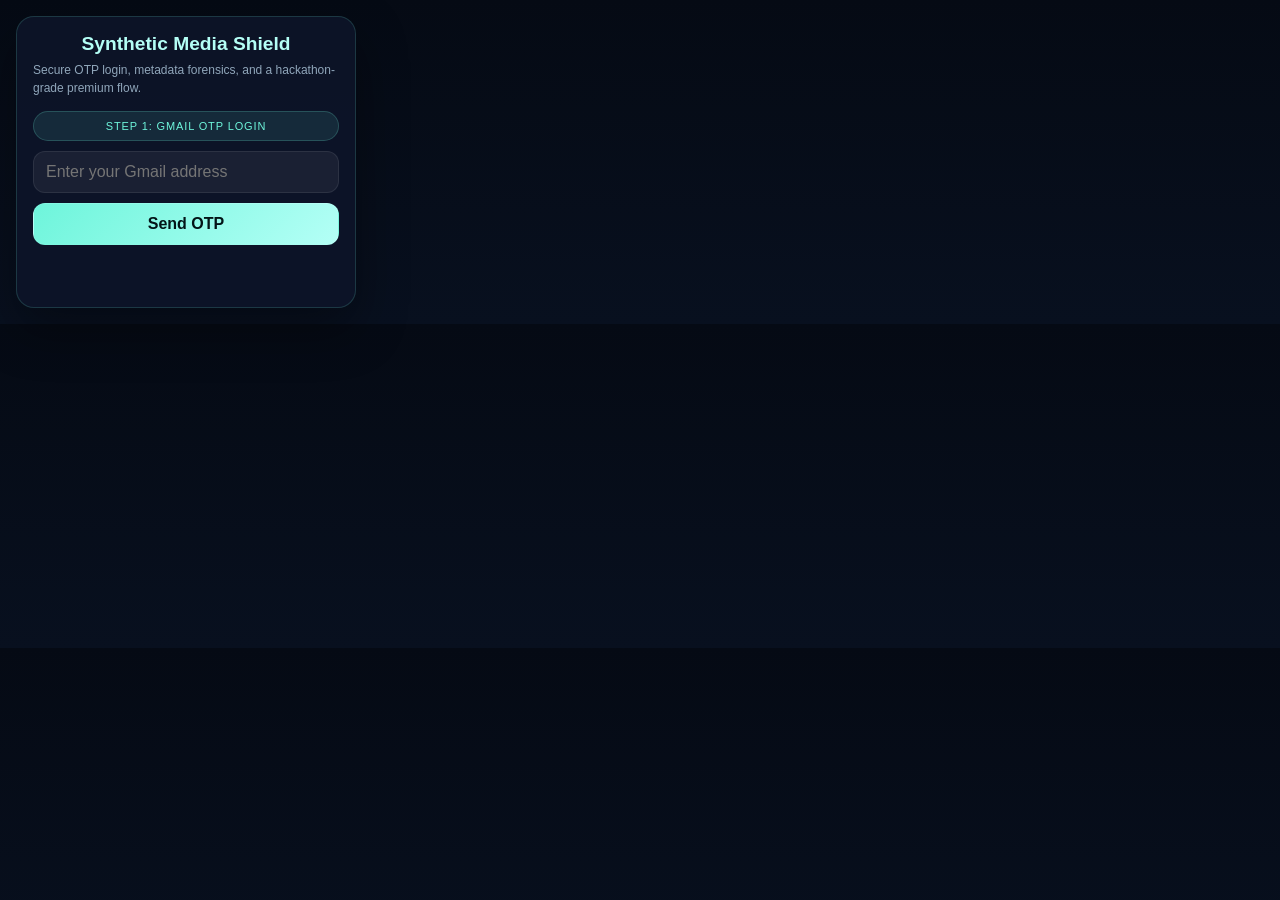
==== deepfake-shield/extension/popup.html @ 729c00a5 "1" ====
<!doctype html>
<html lang="en">
<head>
  <meta charset="utf-8">
  <meta name="viewport" content="width=device-width, initial-scale=1">
  <title>Synthetic Media Shield</title>
  <style>
    :root {
      color-scheme: dark;
      --bg: #08101f;
      --panel: rgba(13, 20, 40, 0.96);
      --accent: #6ef5db;
      --accent-2: #ff416c;
      --text: #dce9ff;
      --muted: #90a6ba;
    }

    body {
      width: 340px;
      margin: 0;
      padding: 16px;
      background: linear-gradient(180deg, #050a14, var(--bg));
      color: var(--text);
      font-family: "Segoe UI", Tahoma, sans-serif;
    }

    .shell {
      background: var(--panel);
      border: 1px solid rgba(110, 245, 219, 0.16);
      border-radius: 18px;
      padding: 16px;
      box-shadow: 0 20px 50px rgba(0, 0, 0, 0.36);
    }

    h2 {
      margin: 0 0 6px;
      font-size: 1.2rem;
      text-align: center;
      color: #b4fff6;
    }

    p {
      margin: 0;
      color: var(--muted);
      font-size: 12px;
      line-height: 1.5;
    }

    .view {
      display: none;
      margin-top: 14px;
    }

    .view.active {
      display: block;
    }

    input,
    button {
      width: 100%;
      box-sizing: border-box;
      border-radius: 12px;
      padding: 11px 12px;
      margin-top: 10px;
      border: 1px solid rgba(255, 255, 255, 0.08);
      font: inherit;
    }

    input {
      background: rgba(255, 255, 255, 0.06);
      color: var(--text);
    }

    button {
      cursor: pointer;
      color: #031417;
      font-weight: 700;
      background: linear-gradient(135deg, #6ef5db, #b4fff6);
    }

    .secondary {
      background: transparent;
      color: var(--text);
    }

    .danger {
      background: transparent;
      color: #ff9fb3;
      border-color: rgba(255, 65, 108, 0.3);
    }

    .qr-container {
      margin-top: 12px;
      border-radius: 14px;
      padding: 10px;
      background: white;
      text-align: center;
    }

    .qr-container img {
      width: 220px;
      height: 220px;
      object-fit: contain;
    }

    .badge {
      margin-top: 10px;
      padding: 8px 10px;
      border-radius: 999px;
      font-size: 11px;
      text-transform: uppercase;
      letter-spacing: 0.08em;
      text-align: center;
      background: rgba(110, 245, 219, 0.1);
      color: var(--accent);
      border: 1px solid rgba(110, 245, 219, 0.2);
    }

    .account-chip {
      margin-top: 10px;
      padding: 10px 12px;
      border-radius: 12px;
      font-size: 12px;
      background: rgba(255, 255, 255, 0.04);
      border: 1px solid rgba(255, 255, 255, 0.08);
      color: var(--text);
      word-break: break-word;
    }

    .helper-row {
      display: flex;
      gap: 10px;
    }

    .helper-row button {
      flex: 1 1 auto;
    }

    #status {
      margin-top: 12px;
      min-height: 34px;
      font-size: 12px;
      line-height: 1.4;
      color: #ffd59d;
      white-space: pre-line;
    }
  </style>
</head>
<body>
  <div class="shell">
    <h2>Synthetic Media Shield</h2>
    <p>Secure OTP login, metadata forensics, and a hackathon-grade premium flow.</p>

    <div id="view-login" class="view active">
      <div class="badge">Step 1: Gmail OTP login</div>
      <input type="email" id="email-input" placeholder="Enter your Gmail address">
      <button id="btn-get-otp">Send OTP</button>
    </div>

    <div id="view-otp" class="view">
      <div class="badge">Step 2: Verify OTP</div>
      <div id="otp-email-chip" class="account-chip"></div>
      <input type="text" id="otp-input" placeholder="Enter 6-digit OTP">
      <button id="btn-verify-otp">Verify and log in</button>
      <button id="btn-back-login" class="secondary">Use another email</button>
    </div>

    <div id="view-pay" class="view">
      <div class="badge">Step 3: Activate premium</div>
      <div id="pay-email-chip" class="account-chip"></div>
      <p>Scan the QR and pay INR 1 to your PhonePe account, then enter the UTR/reference number to unlock premium analysis.</p>
      <div class="qr-container">
        <img src="upi_qr.jpeg" alt="PhonePe QR for UDIT" onerror="this.onerror=null;this.src='upi_qr.svg';">
      </div>
      <p style="margin-top: 10px; text-align: center; color: #dce9ff; font-size: 12px;">Payment account: <strong>UDIT</strong> on PhonePe</p>
      <input type="text" id="utr-input" placeholder="Enter UTR or reference number">
      <button id="btn-verify-pay">Activate subscription</button>
      <div class="helper-row">
        <button id="btn-demo-utr" class="secondary">Use demo UTR</button>
        <button id="btn-reset-pay" class="secondary">Change account</button>
      </div>
    </div>

    <div id="view-dashboard" class="view">
      <div class="badge">Premium active</div>
      <div id="dashboard-email-chip" class="account-chip"></div>
      <p id="dashboard-copy">Your shield is online. You can now scan media and show forensic metadata in the page overlay.</p>
      <button id="btn-logout" class="danger">Logout</button>
    </div>

    <div id="status"></div>
  </div>
  <script src="popup.js"></script>
</body>
</html>
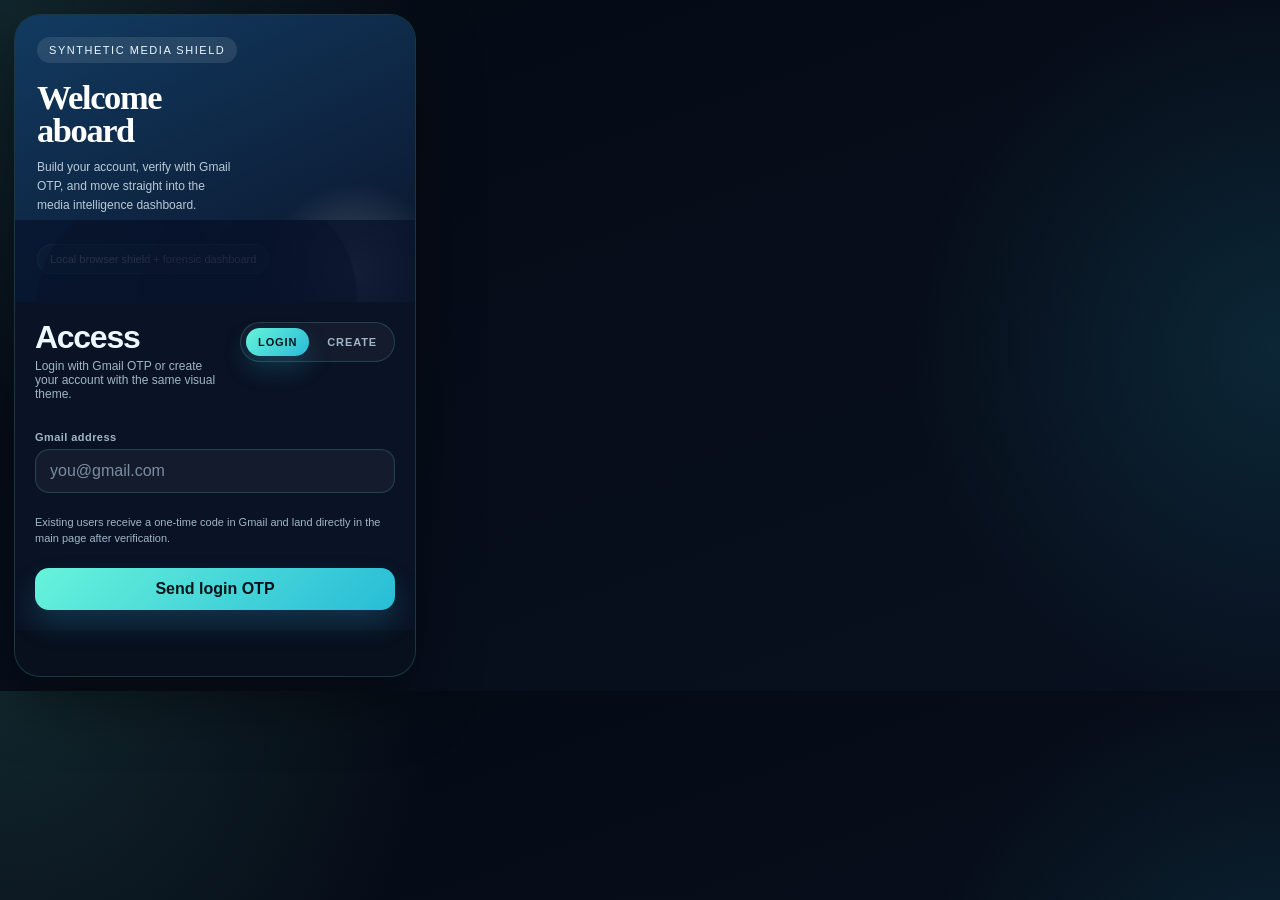
==== commit 67ee54b7: "27 march" ====
--- a/deepfake-shield/extension/popup.html
+++ b/deepfake-shield/extension/popup.html
@@ -7,185 +7,737 @@
   <style>
     :root {
       color-scheme: dark;
-      --bg: #08101f;
-      --panel: rgba(13, 20, 40, 0.96);
-      --accent: #6ef5db;
-      --accent-2: #ff416c;
-      --text: #dce9ff;
-      --muted: #90a6ba;
+      --bg-1: #08101f;
+      --bg-2: #122447;
+      --panel: rgba(9, 16, 31, 0.9);
+      --panel-strong: rgba(11, 19, 38, 0.94);
+      --text: #ecf7ff;
+      --ink: #ecf7ff;
+      --muted: #9fb6c9;
+      --line: rgba(103, 243, 218, 0.18);
+      --accent: #67f3da;
+      --accent-strong: #28bcd7;
+      --accent-soft: rgba(103, 243, 218, 0.08);
+      --success: #67f3da;
+      --warn: #ff9f43;
+      --danger: #ff7f9f;
+      --shadow: 0 24px 64px rgba(0, 0, 0, 0.38);
+    }
+
+    * {
+      box-sizing: border-box;
     }
 
     body {
-      width: 340px;
+      width: 430px;
       margin: 0;
-      padding: 16px;
-      background: linear-gradient(180deg, #050a14, var(--bg));
+      padding: 14px;
+      background:
+        radial-gradient(circle at top left, rgba(103, 243, 218, 0.12), transparent 30%),
+        radial-gradient(circle at right, rgba(40, 188, 215, 0.14), transparent 28%),
+        linear-gradient(160deg, #050a14, var(--bg-1));
       color: var(--text);
-      font-family: "Segoe UI", Tahoma, sans-serif;
+      font-family: "Trebuchet MS", "Segoe UI", sans-serif;
+    }
+
+    button,
+    input {
+      font: inherit;
     }
 
     .shell {
-      background: var(--panel);
-      border: 1px solid rgba(110, 245, 219, 0.16);
-      border-radius: 18px;
-      padding: 16px;
-      box-shadow: 0 20px 50px rgba(0, 0, 0, 0.36);
-    }
-
-    h2 {
-      margin: 0 0 6px;
-      font-size: 1.2rem;
-      text-align: center;
-      color: #b4fff6;
-    }
-
-    p {
+      background: rgba(9, 16, 31, 0.9);
+      border: 1px solid var(--line);
+      border-radius: 26px;
+      overflow: hidden;
+      box-shadow: var(--shadow);
+      backdrop-filter: blur(16px);
+    }
+
+    .view {
+      display: none;
+    }
+
+    .view.active {
+      display: block;
+    }
+
+    .auth-stage {
+      display: grid;
+      gap: 0;
+    }
+
+    .hero-panel {
+      position: relative;
+      min-height: 198px;
+      padding: 22px 22px 28px;
+      background:
+        linear-gradient(155deg, rgba(18, 62, 102, 0.92), rgba(10, 20, 42, 0.96)),
+        linear-gradient(180deg, rgba(255, 255, 255, 0.03), transparent);
+      overflow: hidden;
+    }
+
+    .hero-panel::before {
+      content: "";
+      position: absolute;
+      inset: auto -30px -60px auto;
+      width: 180px;
+      height: 180px;
+      border-radius: 50%;
+      background: radial-gradient(circle, rgba(255, 255, 255, 0.22), transparent 70%);
+    }
+
+    .hero-panel::after {
+      content: "";
+      position: absolute;
+      left: -10px;
+      right: -10px;
+      bottom: -38px;
+      height: 120px;
+      background:
+        radial-gradient(circle at 15% 60%, rgba(7, 18, 42, 0.8) 0 40%, transparent 41%),
+        radial-gradient(circle at 34% 72%, rgba(7, 18, 42, 0.85) 0 38%, transparent 39%),
+        radial-gradient(circle at 58% 64%, rgba(7, 18, 42, 0.88) 0 42%, transparent 43%),
+        radial-gradient(circle at 82% 70%, rgba(7, 18, 42, 0.86) 0 40%, transparent 41%);
+      opacity: 0.9;
+    }
+
+    .brand-mark {
+      display: inline-flex;
+      align-items: center;
+      gap: 8px;
+      padding: 7px 12px;
+      border-radius: 999px;
+      background: rgba(255, 255, 255, 0.1);
+      font-size: 11px;
+      letter-spacing: 0.14em;
+      text-transform: uppercase;
+      color: #eaf7ff;
+    }
+
+    .hero-title {
+      margin: 18px 0 8px;
+      font-family: "Palatino Linotype", Georgia, serif;
+      font-size: 2.15rem;
+      line-height: 0.95;
+      letter-spacing: -0.04em;
+      color: white;
+    }
+
+    .hero-copy {
+      max-width: 29ch;
+      color: rgba(236, 247, 255, 0.78);
+      font-size: 12px;
+      line-height: 1.55;
+    }
+
+    .hero-badge {
+      margin-top: 18px;
+      display: inline-flex;
+      padding: 8px 12px;
+      border-radius: 999px;
+      background: rgba(103, 243, 218, 0.08);
+      border: 1px solid rgba(103, 243, 218, 0.18);
+      color: #f4fbff;
+      font-size: 11px;
+    }
+
+    .auth-card {
+      padding: 20px;
+      background: var(--panel-strong);
+      color: var(--ink);
+    }
+
+    .card-header {
+      display: flex;
+      align-items: flex-start;
+      justify-content: space-between;
+      gap: 16px;
+    }
+
+    .card-title {
       margin: 0;
+      font-size: 2rem;
+      line-height: 0.95;
+      color: var(--text);
+      font-weight: 800;
+      letter-spacing: -0.04em;
+    }
+
+    .card-subtitle {
+      margin-top: 6px;
       color: var(--muted);
       font-size: 12px;
-      line-height: 1.5;
-    }
-
-    .view {
-      display: none;
-      margin-top: 14px;
-    }
-
-    .view.active {
-      display: block;
-    }
-
-    input,
-    button {
-      width: 100%;
-      box-sizing: border-box;
-      border-radius: 12px;
-      padding: 11px 12px;
-      margin-top: 10px;
-      border: 1px solid rgba(255, 255, 255, 0.08);
-      font: inherit;
-    }
-
-    input {
-      background: rgba(255, 255, 255, 0.06);
-      color: var(--text);
-    }
-
-    button {
-      cursor: pointer;
-      color: #031417;
-      font-weight: 700;
-      background: linear-gradient(135deg, #6ef5db, #b4fff6);
-    }
-
-    .secondary {
+    }
+
+    .mode-toggle {
+      display: inline-grid;
+      grid-template-columns: 1fr 1fr;
+      gap: 6px;
+      padding: 5px;
+      border-radius: 999px;
+      background: rgba(255, 255, 255, 0.04);
+      border: 1px solid var(--line);
+    }
+
+    .mode-button {
+      margin: 0;
+      border: 0;
+      border-radius: 999px;
+      padding: 8px 12px;
       background: transparent;
-      color: var(--text);
-    }
-
-    .danger {
-      background: transparent;
-      color: #ff9fb3;
-      border-color: rgba(255, 65, 108, 0.3);
-    }
-
-    .qr-container {
-      margin-top: 12px;
-      border-radius: 14px;
-      padding: 10px;
-      background: white;
-      text-align: center;
-    }
-
-    .qr-container img {
-      width: 220px;
-      height: 220px;
-      object-fit: contain;
-    }
-
-    .badge {
-      margin-top: 10px;
-      padding: 8px 10px;
-      border-radius: 999px;
-      font-size: 11px;
+      color: var(--muted);
+      font-size: 11px;
+      font-weight: 800;
       text-transform: uppercase;
       letter-spacing: 0.08em;
-      text-align: center;
-      background: rgba(110, 245, 219, 0.1);
-      color: var(--accent);
-      border: 1px solid rgba(110, 245, 219, 0.2);
+    }
+
+    .mode-button.active {
+      background: linear-gradient(135deg, var(--accent), var(--accent-strong));
+      color: #04131a;
+      box-shadow: 0 12px 24px rgba(40, 188, 215, 0.22);
+    }
+
+    .form-panel {
+      margin-top: 18px;
+      display: none;
+      gap: 10px;
+    }
+
+    .form-panel.active {
+      display: grid;
+    }
+
+    .field-grid {
+      display: grid;
+      grid-template-columns: 1fr 1fr;
+      gap: 10px;
+    }
+
+    .field-label {
+      display: block;
+      margin-bottom: 6px;
+      color: var(--muted);
+      font-size: 11px;
+      font-weight: 700;
+      letter-spacing: 0.04em;
+    }
+
+    .text-input {
+      width: 100%;
+      margin: 0;
+      padding: 12px 14px;
+      border-radius: 14px;
+      border: 1px solid var(--line);
+      background: rgba(255, 255, 255, 0.04);
+      color: var(--text);
+      outline: none;
+      box-shadow: inset 0 0 0 1px rgba(255, 255, 255, 0.02);
+    }
+
+    .text-input::placeholder {
+      color: rgba(159, 182, 201, 0.74);
+    }
+
+    .text-input:focus {
+      border-color: var(--accent);
+      box-shadow: 0 0 0 3px rgba(103, 243, 218, 0.14);
+    }
+
+    .primary-button,
+    .secondary-button,
+    .ghost-button,
+    .danger-button {
+      width: 100%;
+      margin: 0;
+      padding: 12px 14px;
+      border-radius: 14px;
+      cursor: pointer;
+      font-weight: 800;
+      border: 0;
+    }
+
+    .primary-button {
+      background: linear-gradient(135deg, var(--accent), var(--accent-strong));
+      color: #04131a;
+      box-shadow: 0 14px 28px rgba(40, 188, 215, 0.2);
+    }
+
+    .secondary-button {
+      background: rgba(255, 255, 255, 0.05);
+      color: var(--text);
+      border: 1px solid var(--line);
+    }
+
+    .ghost-button {
+      background: transparent;
+      color: var(--muted);
+      border: 1px solid rgba(159, 182, 201, 0.22);
+    }
+
+    .danger-button {
+      background: transparent;
+      color: var(--danger);
+      border: 1px solid rgba(255, 127, 159, 0.28);
+    }
+
+    .form-note {
+      color: var(--muted);
+      font-size: 11px;
+      line-height: 1.5;
+    }
+
+    .otp-panel {
+      display: none;
+      margin-top: 18px;
+      padding: 14px;
+      border-radius: 18px;
+      background: linear-gradient(180deg, rgba(255, 255, 255, 0.05), rgba(255, 255, 255, 0.03));
+      border: 1px solid var(--line);
+      box-shadow: inset 0 0 0 1px rgba(255, 255, 255, 0.03);
+    }
+
+    .otp-panel.active {
+      display: block;
+    }
+
+    .otp-title {
+      margin: 0 0 5px;
+      font-size: 14px;
+      color: var(--text);
+    }
+
+    .otp-copy {
+      color: var(--muted);
+      font-size: 11px;
+      line-height: 1.5;
     }
 
     .account-chip {
       margin-top: 10px;
       padding: 10px 12px;
       border-radius: 12px;
+      background: rgba(103, 243, 218, 0.08);
+      border: 1px solid rgba(103, 243, 218, 0.16);
+      color: var(--text);
       font-size: 12px;
-      background: rgba(255, 255, 255, 0.04);
-      border: 1px solid rgba(255, 255, 255, 0.08);
-      color: var(--text);
       word-break: break-word;
     }
 
-    .helper-row {
+    .button-row {
       display: flex;
       gap: 10px;
-    }
-
-    .helper-row button {
+      margin-top: 10px;
+    }
+
+    .button-row button {
       flex: 1 1 auto;
+    }
+
+    .dashboard-stage {
+      padding: 18px;
+      background:
+        radial-gradient(circle at top right, rgba(103, 243, 218, 0.12), transparent 26%),
+        linear-gradient(180deg, rgba(8, 16, 31, 0.98), rgba(10, 20, 42, 0.98));
+    }
+
+    .dashboard-hero {
+      padding: 16px;
+      border-radius: 22px;
+      background: linear-gradient(145deg, rgba(18, 62, 102, 0.9), rgba(9, 19, 38, 0.98));
+      border: 1px solid var(--line);
+      box-shadow: var(--shadow);
+    }
+
+    .status-badge {
+      display: inline-flex;
+      padding: 7px 12px;
+      border-radius: 999px;
+      font-size: 11px;
+      font-weight: 800;
+      letter-spacing: 0.08em;
+      text-transform: uppercase;
+      background: rgba(255, 255, 255, 0.1);
+      color: #dff6ff;
+    }
+
+    .status-badge.premium {
+      background: rgba(110, 245, 219, 0.14);
+      color: var(--success);
+    }
+
+    .dashboard-title {
+      margin: 14px 0 6px;
+      font-family: "Palatino Linotype", Georgia, serif;
+      font-size: 2rem;
+      line-height: 0.95;
+      color: white;
+    }
+
+    .dashboard-copy {
+      color: rgba(232, 241, 255, 0.8);
+      font-size: 12px;
+      line-height: 1.55;
+    }
+
+    .dashboard-card {
+      margin-top: 14px;
+      padding: 14px;
+      border-radius: 20px;
+      background: rgba(255, 255, 255, 0.04);
+      border: 1px solid var(--line);
+    }
+
+    .dashboard-card.hidden,
+    .locked-note.hidden,
+    .premium-panel.hidden,
+    #forensic-results.hidden {
+      display: none;
+    }
+
+    .card-heading {
+      margin: 0 0 5px;
+      color: #eef7ff;
+      font-size: 14px;
+    }
+
+    .card-copy {
+      color: var(--muted);
+      font-size: 11px;
+      line-height: 1.55;
+    }
+
+    .qr-container {
+      margin-top: 12px;
+      border-radius: 16px;
+      padding: 10px;
+      background: white;
+      text-align: center;
+    }
+
+    .qr-container img {
+      width: 200px;
+      height: 200px;
+      object-fit: contain;
+    }
+
+    .upgrade-caption {
+      margin-top: 8px;
+      text-align: center;
+      color: rgba(236, 247, 255, 0.82);
+      font-size: 12px;
+    }
+
+    .upload-box {
+      margin-top: 10px;
+      padding: 14px;
+      border-radius: 16px;
+      border: 1px dashed rgba(103, 243, 218, 0.32);
+      background: rgba(255, 255, 255, 0.04);
+      text-align: center;
+    }
+
+    .small-note {
+      margin-top: 8px;
+      font-size: 10px;
+      text-align: center;
+      color: var(--muted);
+    }
+
+    .locked-note {
+      margin-top: 12px;
+      padding: 12px;
+      border-radius: 16px;
+      background: rgba(255, 159, 67, 0.08);
+      border: 1px solid rgba(255, 159, 67, 0.16);
+      color: var(--warn);
+      font-size: 11px;
+      line-height: 1.5;
+    }
+
+    #forensic-results {
+      margin-top: 12px;
+    }
+
+    .forensic-report {
+      padding: 18px;
+      border-radius: 18px;
+      background: rgba(2, 7, 18, 0.72);
+      border: 1px solid rgba(255, 255, 255, 0.08);
+      box-shadow: inset 0 1px 0 rgba(255, 255, 255, 0.03);
+      color: #e9f2ff;
+    }
+
+    .forensic-report-head {
+      margin-bottom: 14px;
+    }
+
+    .forensic-report-kicker {
+      color: rgba(233, 242, 255, 0.68);
+      font-size: 11px;
+      font-weight: 700;
+    }
+
+    .forensic-report-layout {
+      display: grid;
+      gap: 16px;
+    }
+
+    .forensic-gauge-panel {
+      display: grid;
+      justify-items: center;
+      gap: 10px;
+      padding: 8px 0 4px;
+      text-align: center;
+    }
+
+    .forensic-gauge-title {
+      font-size: 12px;
+      font-weight: 700;
+      color: #f4f8ff;
+    }
+
+    .forensic-gauge {
+      --forensic-score: 0;
+      width: 110px;
+      height: 110px;
+      border-radius: 50%;
+      display: grid;
+      place-items: center;
+      background:
+        radial-gradient(circle at center, rgba(13, 18, 28, 0.98) 0 55%, transparent 56%),
+        conic-gradient(var(--gauge-color) calc(var(--forensic-score) * 1%), rgba(255, 255, 255, 0.12) 0);
+    }
+
+    .forensic-gauge-inner {
+      width: 76px;
+      height: 76px;
+      border-radius: 50%;
+      display: grid;
+      place-items: center;
+      background: #171b22;
+      box-shadow: inset 0 0 0 1px rgba(255, 255, 255, 0.05);
+      font-size: 18px;
+      font-weight: 800;
+      color: #ffffff;
+    }
+
+    .forensic-verdict {
+      font-size: 13px;
+      font-weight: 700;
+      line-height: 1.5;
+      color: #f4f8ff;
+    }
+
+    .forensic-section {
+      padding-top: 12px;
+      border-top: 1px solid rgba(255, 255, 255, 0.08);
+    }
+
+    .forensic-section-title {
+      margin: 0 0 6px;
+      color: #f4f8ff;
+      font-size: 13px;
+      font-weight: 700;
+    }
+
+    .forensic-section-copy {
+      margin: 0 0 10px;
+      color: rgba(233, 242, 255, 0.62);
+      font-size: 11px;
+      line-height: 1.45;
+    }
+
+    .forensic-breakdown-bar {
+      display: flex;
+      overflow: hidden;
+      height: 38px;
+      border-radius: 10px;
+      background: rgba(255, 255, 255, 0.08);
+      border: 1px solid rgba(255, 255, 255, 0.06);
+    }
+
+    .forensic-breakdown-segment {
+      min-width: 0;
+      display: grid;
+      place-items: center;
+      font-size: 11px;
+      font-weight: 800;
+      color: white;
+    }
+
+    .forensic-breakdown-segment.original {
+      color: #f7f7f7;
+      background: #4a4a4a;
+    }
+
+    .forensic-legend {
+      display: flex;
+      flex-wrap: wrap;
+      gap: 14px;
+      margin-top: 12px;
+    }
+
+    .forensic-legend-item {
+      display: inline-flex;
+      align-items: center;
+      gap: 7px;
+      color: rgba(233, 242, 255, 0.72);
+      font-size: 11px;
+    }
+
+    .forensic-legend-swatch {
+      width: 11px;
+      height: 11px;
+      border-radius: 3px;
+      flex: 0 0 auto;
+    }
+
+    .forensic-summary-copy {
+      color: #f3f7ff;
+      font-size: 12px;
+      font-weight: 700;
+      line-height: 1.65;
     }
 
     #status {
       margin-top: 12px;
       min-height: 34px;
+      padding: 0 4px;
+      color: var(--warn);
       font-size: 12px;
-      line-height: 1.4;
-      color: #ffd59d;
+      line-height: 1.45;
       white-space: pre-line;
+    }
+
+    @media (max-width: 440px) {
+      body {
+        width: 400px;
+        padding: 10px;
+      }
+
+      .field-grid,
+      .button-row,
+      .card-header {
+        grid-template-columns: 1fr;
+        flex-direction: column;
+      }
     }
   </style>
 </head>
 <body>
   <div class="shell">
-    <h2>Synthetic Media Shield</h2>
-    <p>Secure OTP login, metadata forensics, and a hackathon-grade premium flow.</p>
-
-    <div id="view-login" class="view active">
-      <div class="badge">Step 1: Gmail OTP login</div>
-      <input type="email" id="email-input" placeholder="Enter your Gmail address">
-      <button id="btn-get-otp">Send OTP</button>
-    </div>
-
-    <div id="view-otp" class="view">
-      <div class="badge">Step 2: Verify OTP</div>
-      <div id="otp-email-chip" class="account-chip"></div>
-      <input type="text" id="otp-input" placeholder="Enter 6-digit OTP">
-      <button id="btn-verify-otp">Verify and log in</button>
-      <button id="btn-back-login" class="secondary">Use another email</button>
-    </div>
-
-    <div id="view-pay" class="view">
-      <div class="badge">Step 3: Activate premium</div>
-      <div id="pay-email-chip" class="account-chip"></div>
-      <p>Scan the QR and pay INR 1 to your PhonePe account, then enter the UTR/reference number to unlock premium analysis.</p>
-      <div class="qr-container">
-        <img src="upi_qr.jpeg" alt="PhonePe QR for UDIT" onerror="this.onerror=null;this.src='upi_qr.svg';">
-      </div>
-      <p style="margin-top: 10px; text-align: center; color: #dce9ff; font-size: 12px;">Payment account: <strong>UDIT</strong> on PhonePe</p>
-      <input type="text" id="utr-input" placeholder="Enter UTR or reference number">
-      <button id="btn-verify-pay">Activate subscription</button>
-      <div class="helper-row">
-        <button id="btn-demo-utr" class="secondary">Use demo UTR</button>
-        <button id="btn-reset-pay" class="secondary">Change account</button>
+    <div id="view-auth" class="view active">
+      <div class="auth-stage">
+        <section class="hero-panel">
+          <div class="brand-mark">Synthetic Media Shield</div>
+          <h1 class="hero-title">Welcome<br>aboard</h1>
+          <p class="hero-copy">Build your account, verify with Gmail OTP, and move straight into the media intelligence dashboard.</p>
+          <div class="hero-badge">Local browser shield + forensic dashboard</div>
+        </section>
+
+        <section class="auth-card">
+          <div class="card-header">
+            <div>
+              <h2 class="card-title">Access</h2>
+              <p class="card-subtitle">Login with Gmail OTP or create your account with the same visual theme.</p>
+            </div>
+            <div class="mode-toggle">
+              <button id="mode-login" class="mode-button active" type="button">Login</button>
+              <button id="mode-signup" class="mode-button" type="button">Create</button>
+            </div>
+          </div>
+
+          <div id="login-form" class="form-panel active">
+            <label>
+              <span class="field-label">Gmail address</span>
+              <input class="text-input" type="email" id="login-email-input" placeholder="you@gmail.com">
+            </label>
+            <p class="form-note">Existing users receive a one-time code in Gmail and land directly in the main page after verification.</p>
+            <button id="btn-login-otp" class="primary-button" type="button">Send login OTP</button>
+          </div>
+
+          <div id="signup-form" class="form-panel">
+            <div class="field-grid">
+              <label>
+                <span class="field-label">First name</span>
+                <input class="text-input" type="text" id="signup-first-name" placeholder="Aarav">
+              </label>
+              <label>
+                <span class="field-label">Last name</span>
+                <input class="text-input" type="text" id="signup-last-name" placeholder="Sharma">
+              </label>
+            </div>
+            <label>
+              <span class="field-label">Gmail address</span>
+              <input class="text-input" type="email" id="signup-email-input" placeholder="creator@gmail.com">
+            </label>
+            <p class="form-note">Create-account uses the same Gmail OTP path, then opens the dashboard immediately so the subscription upgrade can happen inside the main page.</p>
+            <button id="btn-signup-otp" class="primary-button" type="button">Create account</button>
+          </div>
+
+          <div id="otp-panel" class="otp-panel">
+            <h3 class="otp-title">Verify OTP</h3>
+            <p class="otp-copy">Enter the 6-digit code from Gmail to finish authentication.</p>
+            <div id="otp-email-chip" class="account-chip"></div>
+            <label style="display: block; margin-top: 10px;">
+              <span class="field-label">One-time code</span>
+              <input class="text-input" type="text" id="otp-input" placeholder="Enter 6-digit OTP">
+            </label>
+            <div class="button-row">
+              <button id="btn-verify-otp" class="primary-button" type="button">Verify and enter</button>
+              <button id="btn-back-login" class="ghost-button" type="button">Change account</button>
+            </div>
+          </div>
+        </section>
       </div>
     </div>
 
     <div id="view-dashboard" class="view">
-      <div class="badge">Premium active</div>
-      <div id="dashboard-email-chip" class="account-chip"></div>
-      <p id="dashboard-copy">Your shield is online. You can now scan media and show forensic metadata in the page overlay.</p>
-      <button id="btn-logout" class="danger">Logout</button>
+      <section class="dashboard-stage">
+        <div class="dashboard-hero">
+          <div id="subscription-badge" class="status-badge">Subscription inactive</div>
+          <h2 id="dashboard-title" class="dashboard-title">Main page</h2>
+          <p id="dashboard-copy" class="dashboard-copy">Your dashboard is ready. Upgrade when you want premium forensic uploads.</p>
+          <div id="dashboard-email-chip" class="account-chip"></div>
+        </div>
+
+        <div id="upgrade-card" class="dashboard-card">
+          <h3 class="card-heading">Upgrade to premium</h3>
+          <p class="card-copy">You are logged in. Complete the INR 1 PhonePe payment here to unlock full forensic uploads without leaving the main page.</p>
+          <div id="pay-email-chip" class="account-chip"></div>
+          <div class="qr-container">
+            <img src="upi_qr.jpeg" alt="PhonePe QR for UDIT" onerror="this.onerror=null;this.src='upi_qr.svg';">
+          </div>
+          <p class="upgrade-caption">Payment account: <strong>UDIT</strong> on PhonePe</p>
+          <label style="display: block; margin-top: 10px;">
+            <span class="field-label" style="color: #8db0cf;">UTR or reference number</span>
+            <input class="text-input" type="text" id="utr-input" placeholder="Enter UTR or reference number">
+          </label>
+          <div class="button-row" style="margin-top: 12px;">
+            <button id="btn-verify-pay" class="primary-button" type="button">Activate premium</button>
+          </div>
+        </div>
+
+        <div id="locked-note" class="locked-note">Premium is not active yet. The deep forensic upload panel will unlock as soon as payment verification succeeds.</div>
+
+        <div id="premium-panel" class="dashboard-card hidden">
+          <h3 class="card-heading">Deep forensic scan</h3>
+          <p class="card-copy">Upload full video, raw audio, or high-resolution images into the forensic sandbox from the main page.</p>
+          <div class="upload-box">
+            <input type="file" id="full-file-upload" accept="video/mp4,video/quicktime,video/x-msvideo,audio/mpeg,audio/wav,image/jpeg,image/png" style="display: none;">
+            <button id="btn-select-file" class="secondary-button" type="button">Select media file</button>
+            <p id="file-scan-status" class="small-note"></p>
+          </div>
+          <div id="forensic-results" class="hidden"></div>
+        </div>
+
+        <div class="button-row" style="margin-top: 14px;">
+          <button id="btn-switch-account" class="ghost-button" type="button">Switch account</button>
+          <button id="btn-logout" class="danger-button" type="button">Logout</button>
+        </div>
+      </section>
     </div>
 
     <div id="status"></div>
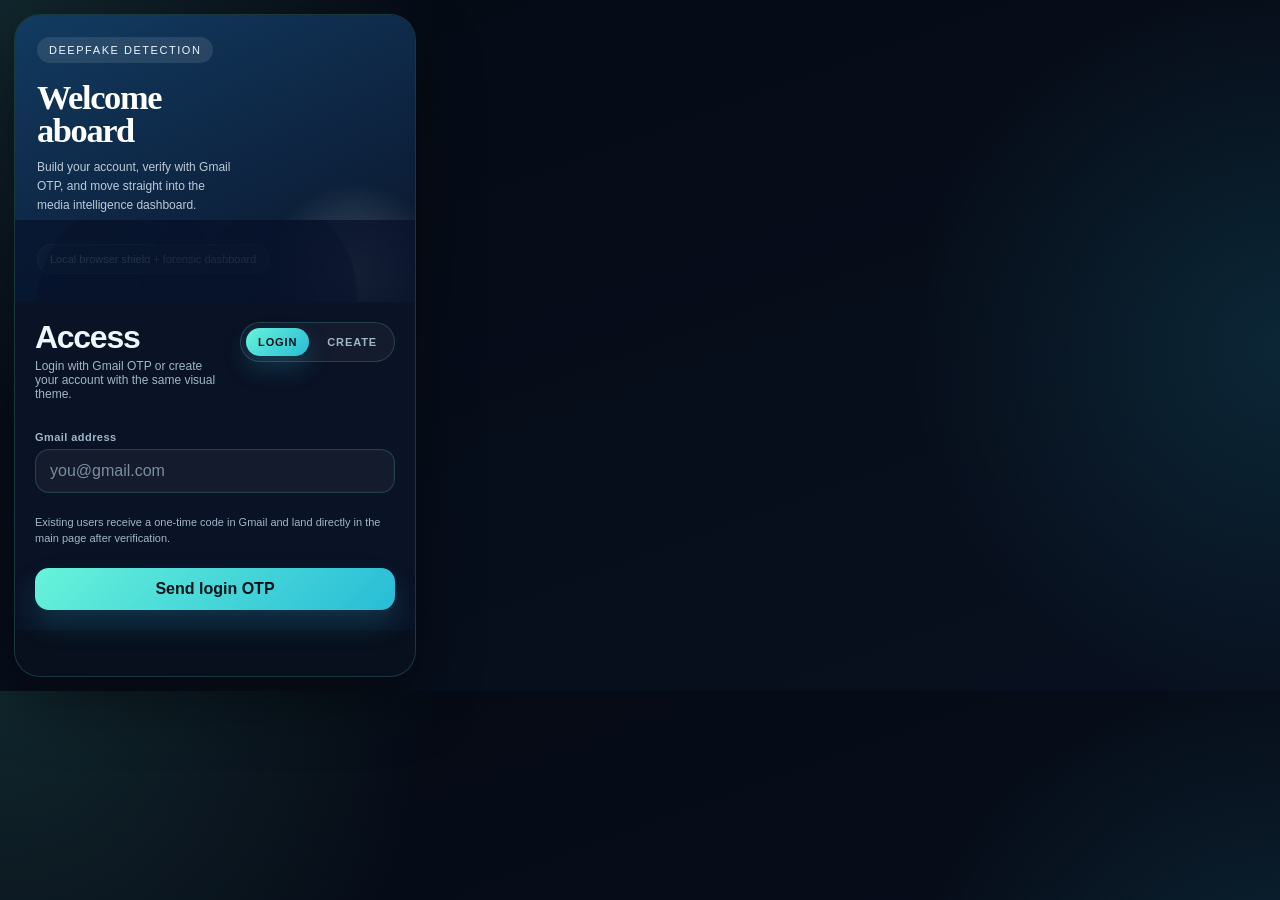
==== commit c95b8a5d: "27 2-update" ====
--- a/deepfake-shield/extension/popup.html
+++ b/deepfake-shield/extension/popup.html
@@ -3,7 +3,7 @@
 <head>
   <meta charset="utf-8">
   <meta name="viewport" content="width=device-width, initial-scale=1">
-  <title>Synthetic Media Shield</title>
+  <title>Deepfake Detection</title>
   <style>
     :root {
       color-scheme: dark;
@@ -631,7 +631,7 @@
     <div id="view-auth" class="view active">
       <div class="auth-stage">
         <section class="hero-panel">
-          <div class="brand-mark">Synthetic Media Shield</div>
+          <div class="brand-mark">Deepfake Detection</div>
           <h1 class="hero-title">Welcome<br>aboard</h1>
           <p class="hero-copy">Build your account, verify with Gmail OTP, and move straight into the media intelligence dashboard.</p>
           <div class="hero-badge">Local browser shield + forensic dashboard</div>
